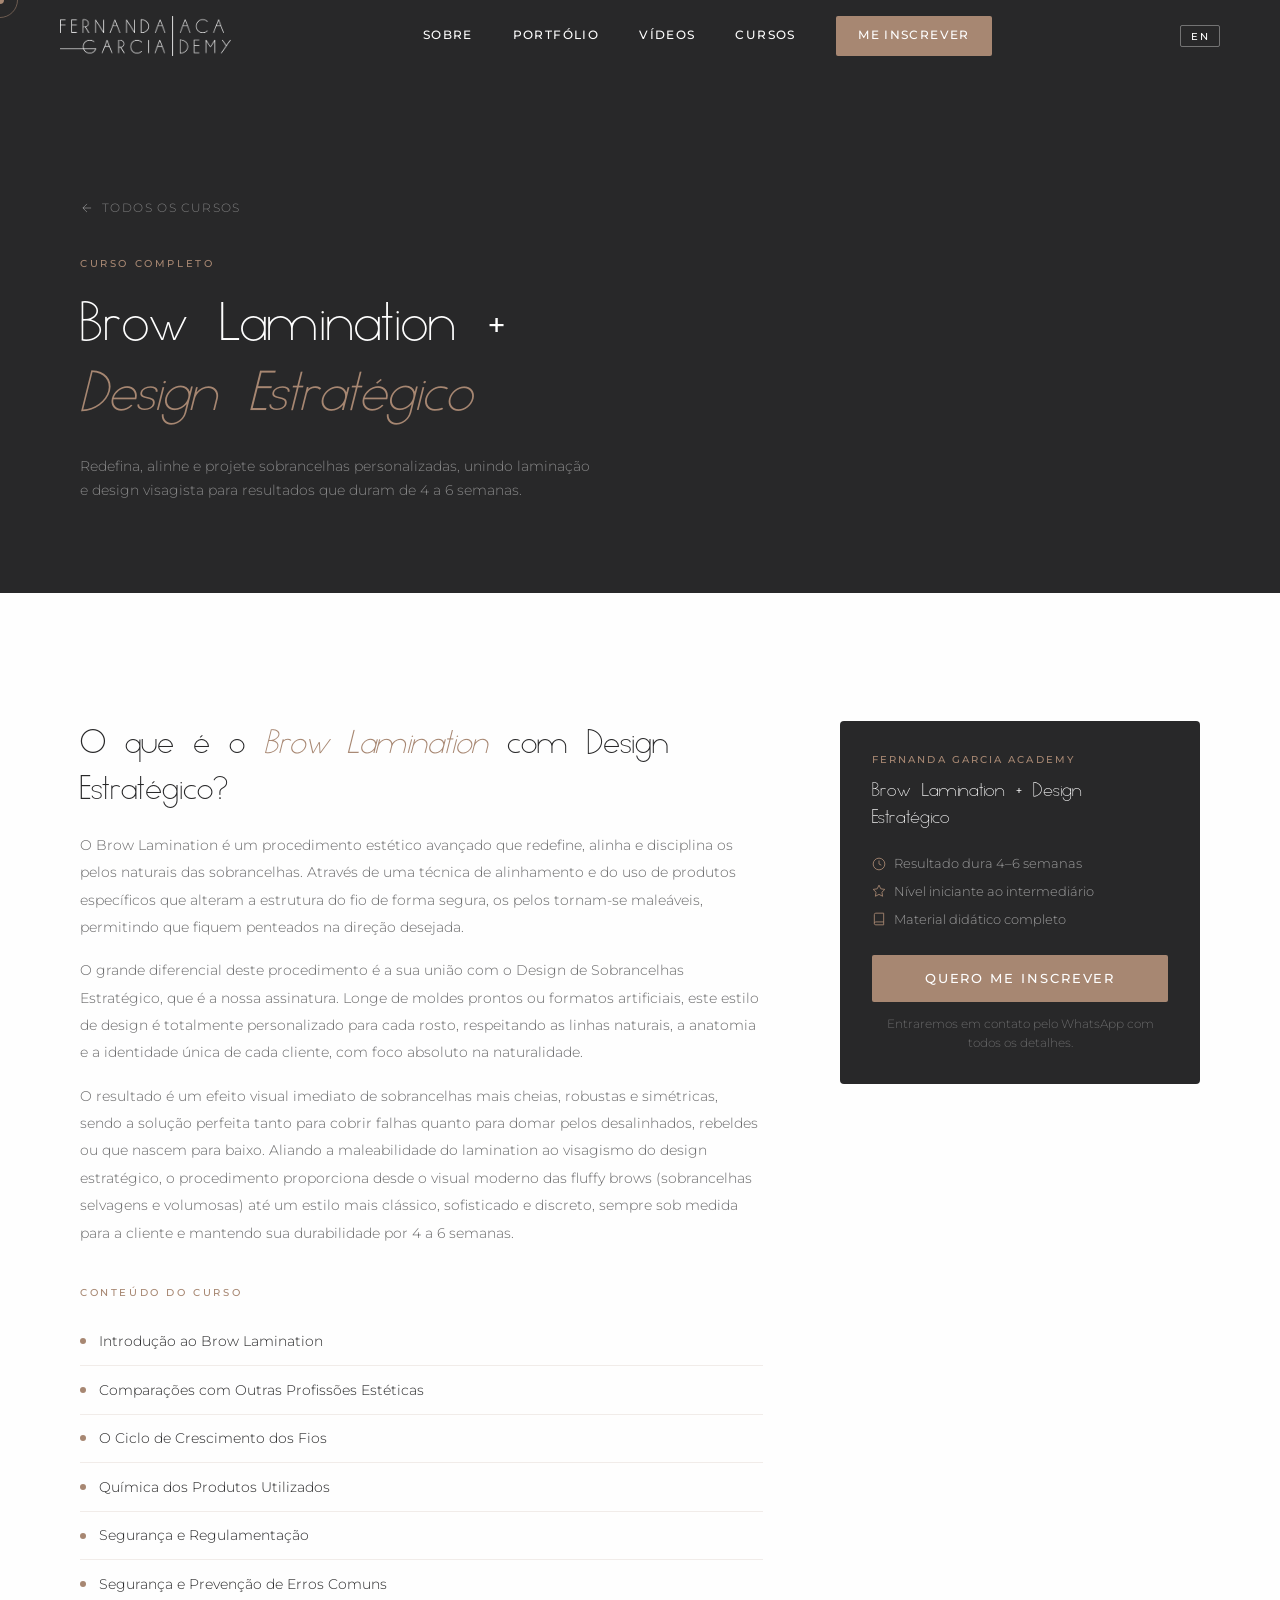
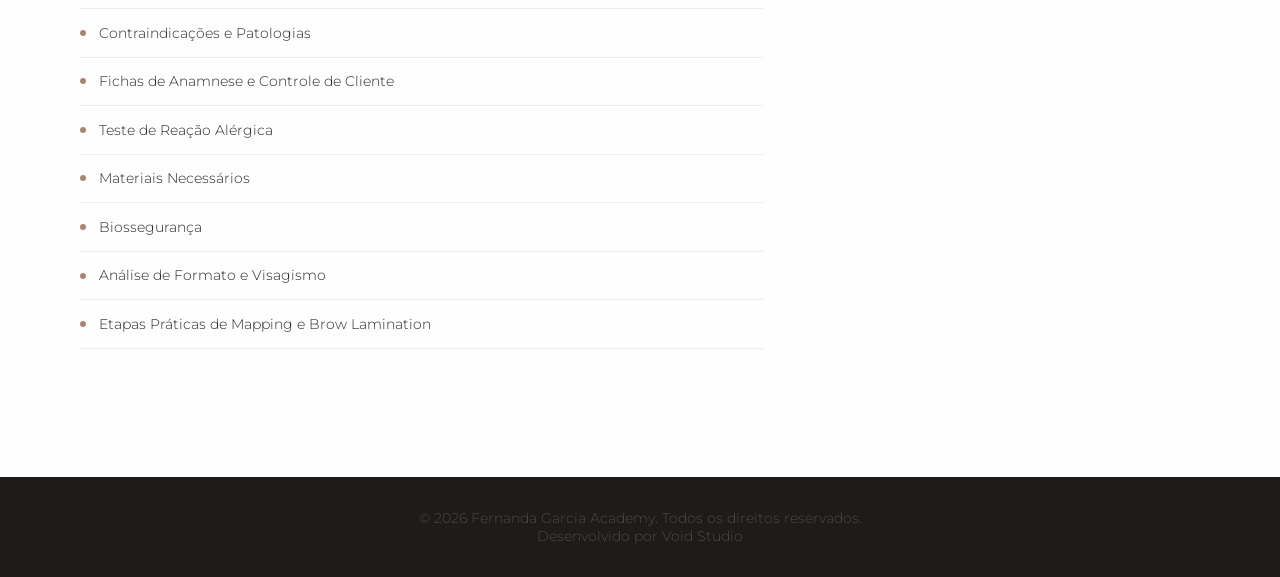
==== brow-lamination.html @ c18d0e4e "otimization and fix links" ====
<!DOCTYPE html>
<html lang="pt-BR">

<head>
  <meta charset="UTF-8" />
  <meta name="viewport" content="width=device-width, initial-scale=1.0" />
  <link rel="icon" href="logos/favicon-black/favicon.ico" media="(prefers-color-scheme: light)" />
  <link rel="icon" href="logos/favicon-white/favicon.ico" media="(prefers-color-scheme: dark)" />
  <link rel="apple-touch-icon" href="logos/favicon-black/apple-touch-icon.png" />
  <title>Curso de Brow Lamination + Design de Sobrancelhas | Fernanda Garcia Academy</title>
  <meta name="description" content="Domine Brow Lamination e Design Estratégico de Sobrancelhas com Fernanda Garcia. Aprenda mapeamento, laminação, fixação e nutrição passo a passo." />
  <link rel="canonical" href="https://fernandagarciaacademy.com/brow-lamination" />
  <meta property="og:type" content="website" />
  <meta property="og:url" content="https://fernandagarciaacademy.com/brow-lamination" />
  <meta property="og:title" content="Curso de Brow Lamination + Design de Sobrancelhas | Fernanda Garcia Academy" />
  <meta property="og:description" content="Domine Brow Lamination e Design Estratégico de Sobrancelhas com Fernanda Garcia. Mapeamento, laminação, fixação e nutrição passo a passo." />
  <meta property="og:image" content="https://fernandagarciaacademy.com/Capas/Brow.jpeg" />
  <meta name="twitter:card" content="summary_large_image" />
  <meta name="twitter:title" content="Curso de Brow Lamination + Design de Sobrancelhas | Fernanda Garcia Academy" />
  <meta name="twitter:description" content="Domine Brow Lamination e Design Estratégico de Sobrancelhas com metodologia exclusiva de Fernanda Garcia." />
  <meta name="twitter:image" content="https://fernandagarciaacademy.com/Capas/Brow.jpeg" />
  <script type="application/ld+json">
  {
    "@context": "https://schema.org",
    "@type": "Course",
    "name": "Brow Lamination + Design Estratégico",
    "description": "Curso completo de Brow Lamination e Design de Sobrancelhas: mapeamento dos pelos, protocolos de laminação, fixação e nutrição.",
    "provider": { "@type": "Organization", "name": "Fernanda Garcia Academy", "url": "https://fernandagarciaacademy.com/" },
    "url": "https://fernandagarciaacademy.com/brow-lamination",
    "inLanguage": "pt-BR"
  }
  </script>
  <link rel="preconnect" href="https://fonts.googleapis.com" />
  <link rel="preconnect" href="https://fonts.gstatic.com" crossorigin />
  <link rel="preload" href="https://fonts.googleapis.com/css2?family=Cormorant+Garamond:ital,wght@0,300;0,400;1,300;1,400&family=Montserrat:wght@300;400;500&display=swap" as="style" onload="this.onload=null;this.rel='stylesheet'" />
  <noscript>
    <link rel="stylesheet" href="https://fonts.googleapis.com/css2?family=Cormorant+Garamond:ital,wght@0,300;0,400;1,300;1,400&family=Montserrat:wght@300;400;500&display=swap" />
  </noscript>
  <link rel="stylesheet" href="style.css" />
  <link rel="stylesheet" href="curso-page.css" />
</head>

<body class="curso-page">
  <div class="cursor" id="cursor"></div>
  <div class="cursor-follower" id="cursorFollower"></div>

  <header class="navbar" id="navbar">
    <div class="navbar__inner">
      <a href="/" class="navbar__logo">
        <img class="nav-logo nav-logo--light" src="logos/marca-dagua-2.png" alt="Fernanda Garcia Academy" onerror="this.style.visibility='hidden'" />
        <img class="nav-logo nav-logo--dark" src="logos/marca-dagua-3.png" alt="Fernanda Garcia Academy" onerror="this.style.visibility='hidden'" />
      </a>
      <nav class="navbar__nav">
        <a href="/#sobre" data-i18n="nav.sobre">Sobre</a>
        <a href="/#portfolio" data-i18n="nav.portfolio">Portfólio</a>
        <a href="/#videos" data-i18n="nav.videos">Vídeos</a>
        <a href="/cursos" data-i18n="nav.cursos">Cursos</a>
        <a href="/#contato" class="nav-cta" data-i18n="nav.cta">Me inscrever</a>
      </nav>
      <button class="lang-switch" id="langSwitch" aria-label="Switch language">PT</button>
      <button class="navbar__burger" id="burger" aria-label="Menu">
        <span></span><span></span><span></span>
      </button>
    </div>
    <div class="navbar__mobile" id="mobileNav">
      <a href="/#sobre" class="mobile-link">Sobre</a>
      <a href="/#portfolio" class="mobile-link">Portfólio</a>
      <a href="/#videos" class="mobile-link">Vídeos</a>
      <a href="/cursos" class="mobile-link">Cursos</a>
      <a href="/#contato" class="mobile-link mobile-cta">Me inscrever</a>
    </div>
  </header>

  <main>
    <section class="curso-hero">
      <video class="curso-hero__video" src="videos/Pagina-Brow.mp4" autoplay muted loop playsinline></video>
      <div class="container">
        <div class="curso-hero__inner">
          <a href="/cursos" class="back-nav">
            <svg viewBox="0 0 24 24" fill="none" stroke="currentColor" stroke-width="1.5">
              <path d="M19 12H5M12 5l-7 7 7 7" />
            </svg>
            <span data-i18n="brow.back">Todos os cursos</span>
          </a>
          <span class="curso-hero__tag" data-i18n="brow.tag">Curso completo</span>
          <h1 data-i18n="brow.h1">Brow Lamination +<br /><em>Design Estratégico</em></h1>
          <p class="curso-hero__sub" data-i18n="brow.sub">Redefina, alinhe e projete sobrancelhas personalizadas, unindo laminação e design visagista para resultados que duram de 4 a 6 semanas.</p>
        </div>
      </div>
    </section>

    <section class="curso-body">
      <div class="container">
        <div class="curso-body__grid">

          <div class="curso-desc reveal">
            <h2 data-i18n="brow.h2">O que é o <em>Brow Lamination</em> com Design Estratégico?</h2>
            <p data-i18n="brow.p1">O Brow Lamination é um procedimento estético avançado que redefine, alinha e disciplina os pelos naturais das sobrancelhas. Através de uma técnica de alinhamento e do uso de produtos específicos que alteram a estrutura do fio de forma segura, os pelos tornam-se maleáveis, permitindo que fiquem penteados na direção desejada.</p>
            <p data-i18n="brow.p2">O grande diferencial deste procedimento é a sua união com o Design de Sobrancelhas Estratégico, que é a nossa assinatura. Longe de moldes prontos ou formatos artificiais, este estilo de design é totalmente personalizado para cada rosto, respeitando as linhas naturais, a anatomia e a identidade única de cada cliente, com foco absoluto na naturalidade.</p>
            <p data-i18n="brow.p3">O resultado é um efeito visual imediato de sobrancelhas mais cheias, robustas e simétricas, sendo a solução perfeita tanto para cobrir falhas quanto para domar pelos desalinhados, rebeldes ou que nascem para baixo. Aliando a maleabilidade do lamination ao visagismo do design estratégico, o procedimento proporciona desde o visual moderno das fluffy brows (sobrancelhas selvagens e volumosas) até um estilo mais clássico, sofisticado e discreto, sempre sob medida para a cliente e mantendo sua durabilidade por 4 a 6 semanas.</p>

            <div class="curso-modulos">
              <h3 data-i18n="brow.modulos">Conteúdo do curso</h3>
              <ul>
                <li data-i18n="brow.m1">Introdução ao Brow Lamination</li>
                <li data-i18n="brow.m2">Comparações com Outras Profissões Estéticas</li>
                <li data-i18n="brow.m3">O Ciclo de Crescimento dos Fios</li>
                <li data-i18n="brow.m4">Química dos Produtos Utilizados</li>
                <li data-i18n="brow.m5">Segurança e Regulamentação</li>
                <li data-i18n="brow.m6">Segurança e Prevenção de Erros Comuns</li>
                <li data-i18n="brow.m7">Contraindicações e Patologias</li>
                <li data-i18n="brow.m8">Fichas de Anamnese e Controle de Cliente</li>
                <li data-i18n="brow.m9">Teste de Reação Alérgica</li>
                <li data-i18n="brow.m10">Materiais Necessários</li>
                <li data-i18n="brow.m11">Biossegurança</li>
                <li data-i18n="brow.m12">Análise de Formato e Visagismo</li>
                <li data-i18n="brow.m13">Etapas Práticas de Mapping e Brow Lamination</li>
              </ul>
            </div>
          </div>

          <aside class="curso-sidebar reveal">
            <span class="curso-sidebar__label" data-i18n="brow.sidebar.label">Fernanda Garcia Academy</span>
            <h3 data-i18n="brow.sidebar.h3">Brow Lamination + Design Estratégico</h3>
            <div class="curso-sidebar__info">
              <span>
                <svg viewBox="0 0 24 24" fill="none" stroke="currentColor" stroke-width="1.5">
                  <circle cx="12" cy="12" r="10" />
                  <path d="M12 6v6l4 2" />
                </svg>
                <span data-i18n="brow.sidebar.dur">Resultado dura 4–6 semanas</span>
              </span>
              <span>
                <svg viewBox="0 0 24 24" fill="none" stroke="currentColor" stroke-width="1.5">
                  <path d="M12 2l3.09 6.26L22 9.27l-5 4.87 1.18 6.88L12 17.77l-6.18 3.25L7 14.14 2 9.27l6.91-1.01L12 2z" />
                </svg>
                <span data-i18n="brow.sidebar.level">Nível iniciante ao intermediário</span>
              </span>
              <span>
                <svg viewBox="0 0 24 24" fill="none" stroke="currentColor" stroke-width="1.5">
                  <path d="M4 19.5A2.5 2.5 0 016.5 17H20" />
                  <path d="M6.5 2H20v20H6.5A2.5 2.5 0 014 19.5v-15A2.5 2.5 0 016.5 2z" />
                </svg>
                <span data-i18n="brow.sidebar.mat">Material didático completo</span>
              </span>
            </div>
            <a href="/#contato" class="btn btn--primary" data-i18n="brow.sidebar.cta">Quero me inscrever</a>
            <p class="curso-sidebar__note" data-i18n="brow.sidebar.note">Entraremos em contato pelo WhatsApp com todos os detalhes.</p>
          </aside>

        </div>
      </div>
    </section>
  </main>

  <footer class="footer">
    <div class="container">
      <div class="footer__bottom">
        <p>&copy; <span id="year"></span> Fernanda Garcia Academy. Todos os direitos reservados.</p>
        <p>Desenvolvido por <a href="https://void-studio-vs.vercel.app/" target="_blank" rel="noopener">Void Studio</a></p>
      </div>
    </div>
  </footer>

  <script src="main.js" defer></script>
</body>

</html>
---- style.css ----
/* ═══════════════════════════════════════
   FONTE LOCAL — Minimal
═══════════════════════════════════════ */
@font-face {
  font-family: "Minimal";
  src: url("fonts/minimal.otf") format("opentype");
  font-weight: 300 700;
  font-style: normal;
  font-display: swap;
}

/* ═══════════════════════════════════════
   TOKENS & RESET
═══════════════════════════════════════ */
:root {
  --color-accent: #a78772;
  --color-accent-dark: #8a6d5b;
  --color-light: #fefefe;
  --color-dark: #282829;

  --font-display: "Minimal", "Cormorant Garamond", Georgia, serif;
  --font-body: "Montserrat", sans-serif;

  --nav-h: 72px;
  --section-pad: clamp(80px, 10vw, 140px);
  --container: 1240px;
  --radius: 2px;

  --ease-out: cubic-bezier(0.22, 1, 0.36, 1);
}

*,
*::before,
*::after {
  box-sizing: border-box;
  margin: 0;
  padding: 0;
}
html {
  scroll-behavior: smooth;
  font-size: 16px;
}
body {
  font-family: var(--font-body);
  font-weight: 300;
  color: var(--color-dark);
  background: var(--color-light);
  overflow-x: hidden;
  cursor: none;
}
img,
video {
  display: block;
  max-width: 100%;
}
a {
  text-decoration: none;
  color: inherit;
}
button {
  cursor: none;
  border: none;
  background: none;
  font-family: inherit;
}

/* ═══════════════════════════════════════
   CURSOR
═══════════════════════════════════════ */
.cursor {
  position: fixed;
  width: 8px;
  height: 8px;
  background: var(--color-accent);
  border-radius: 50%;
  pointer-events: none;
  z-index: 9999;
  transform: translate(-50%, -50%);
}
.cursor-follower {
  position: fixed;
  width: 36px;
  height: 36px;
  border: 1px solid var(--color-accent);
  border-radius: 50%;
  pointer-events: none;
  z-index: 9998;
  transform: translate(-50%, -50%);
  transition:
    transform 0.35s var(--ease-out),
    width 0.3s,
    height 0.3s,
    opacity 0.3s;
  opacity: 0.55;
}

/* ═══════════════════════════════════════
   TYPOGRAPHY
═══════════════════════════════════════ */
h1,
h2,
h3 {
  font-family: var(--font-display);
  font-weight: 300;
  line-height: 1.1;
}
.section-label {
  display: block;
  font-family: var(--font-body);
  font-weight: 500;
  font-size: 0.7rem;
  letter-spacing: 0.25em;
  text-transform: uppercase;
  color: var(--color-accent);
  margin-bottom: 1rem;
}
.section-title {
  font-size: clamp(2.4rem, 5vw, 4rem);
  margin-bottom: 1.5rem;
  color: var(--color-dark);
}
.section-title em {
  font-style: italic;
  color: var(--color-accent);
}
.section-header {
  text-align: center;
  margin-bottom: clamp(48px, 6vw, 80px);
}

/* ═══════════════════════════════════════
   LAYOUT
═══════════════════════════════════════ */
.container {
  width: min(100%, var(--container));
  margin-inline: auto;
  padding-inline: clamp(20px, 5vw, 60px);
}
section {
  padding-block: var(--section-pad);
}

/* ═══════════════════════════════════════
   BUTTONS
═══════════════════════════════════════ */
.btn {
  display: inline-flex;
  align-items: center;
  gap: 0.6rem;
  font-family: var(--font-body);
  font-weight: 500;
  font-size: 0.8rem;
  letter-spacing: 0.15em;
  text-transform: uppercase;
  padding: 1rem 2.2rem;
  border-radius: var(--radius);
  transition: all 0.35s var(--ease-out);
  position: relative;
  overflow: hidden;
}
.btn--primary {
  background: var(--color-accent);
  color: var(--color-light);
}
.btn--primary:hover {
  background: var(--color-accent-dark);
  transform: translateY(-2px);
}
.btn--outline {
  border: 1px solid var(--color-accent);
  color: var(--color-accent);
}
.btn--outline:hover {
  background: var(--color-accent);
  color: var(--color-light);
  transform: translateY(-2px);
}
.btn--full {
  width: 100%;
  justify-content: center;
}
.btn__icon {
  width: 18px;
  height: 18px;
  flex-shrink: 0;
}

/* ═══════════════════════════════════════
   NAVBAR
═══════════════════════════════════════ */
.navbar {
  position: fixed;
  top: 0;
  left: 0;
  right: 0;
  z-index: 1000;
  transition:
    background 0.4s var(--ease-out),
    box-shadow 0.4s;
}
.navbar.scrolled {
  background: rgba(254, 254, 254, 0.96);
  backdrop-filter: blur(12px);
  box-shadow: 0 1px 0 rgba(167, 135, 114, 0.15);
}
.navbar__inner {
  display: flex;
  align-items: center;
  justify-content: space-between;
  height: var(--nav-h);
  padding-inline: clamp(20px, 5vw, 60px);
}

/* Esconde ícone de imagem quebrada enquanto arquivo não existe */
img:-moz-broken {
  opacity: 0;
}
img[src]:not([src=""]) {
  color: transparent;
}
img {
  font-size: 0;
}

/* Logo navbar — dois logos empilhados com cross-fade */
.navbar__logo {
  display: flex;
  align-items: center;
  position: relative;
}

.nav-logo {
  height: 40px;
  width: auto;
  object-fit: contain;
  position: absolute;
  top: 50%;
  transform: translateY(-50%);
  transition: opacity 0.4s ease;
}
/* logo clara ocupa espaço; logo escura é absoluta sobre ela */
.nav-logo--light {
  position: relative;
  transform: none;
  top: auto;
  opacity: 1;
}
.nav-logo--dark {
  opacity: 0;
}

/* ao scrollar: some com a clara, aparece a escura */
.navbar.scrolled .nav-logo--light {
  opacity: 0;
}
.navbar.scrolled .nav-logo--dark {
  opacity: 1;
}

/* Nav links */
.navbar__nav {
  display: flex;
  align-items: center;
  gap: 2.5rem;
}

.navbar__nav a {
  display: flex;
  align-items: center;
  height: 40px;
  font-size: 0.72rem;
  font-weight: 500;
  letter-spacing: 0.12em;
  text-transform: uppercase;
  color: var(--color-light); /* branco quando transparente */
  position: relative;
  padding-bottom: 2px;
  transition: color 0.3s;
}
.navbar__nav a::after {
  content: "";
  position: absolute;
  bottom: -2px;
  left: 0;
  width: 0;
  height: 1px;
  background: var(--color-accent);
  transition: width 0.3s var(--ease-out);
}
.navbar__nav a:hover {
  color: var(--color-accent);
}
.navbar__nav a:hover::after {
  width: 100%;
}

.navbar__nav a:not(.nav-cta) {
  padding-bottom: 2px;
}

/* Quando navbar tem fundo sólido, links viram escuro */
.navbar.scrolled .navbar__nav a {
  color: var(--color-dark);
}
.navbar.scrolled .navbar__nav a:hover {
  color: var(--color-accent);
}

.nav-cta {
  background: var(--color-accent) !important;
  color: var(--color-light) !important;
  padding: 0.1rem 1.4rem;
  display: inline-flex !important;
  align-items: center;
  justify-content: center;
  line-height: 1;
  font-size: 0.72rem;
  letter-spacing: 0.12em;
  border-radius: var(--radius);
  transition:
    background 0.3s,
    transform 0.3s !important;
}
.nav-cta::after {
  display: none;
}
.nav-cta:hover {
  background: var(--color-accent-dark) !important;
  transform: translateY(-1px);
}

/* (logo agora é imagem — regras de cor de texto removidas) */

/* Language Switch */
.lang-switch {
  font-family: var(--font-body);
  font-size: 0.6rem;
  font-weight: 500;
  letter-spacing: 0.18em;
  text-transform: uppercase;
  color: var(--color-light);
  background: transparent;
  border: 1px solid rgba(254, 254, 254, 0.35);
  border-radius: 2px;
  padding: 0.28rem 0.6rem;
  cursor: pointer;
  transition:
    color 0.3s,
    border-color 0.3s;
  flex-shrink: 0;
}
.navbar.scrolled .lang-switch {
  color: var(--color-dark);
  border-color: rgba(40, 40, 41, 0.3);
}
.lang-switch:hover {
  color: var(--color-accent);
  border-color: var(--color-accent);
}

/* Burger */
.navbar__burger {
  display: none;
  flex-direction: column;
  gap: 5px;
  width: 26px;
}
.navbar__burger span {
  display: block;
  height: 1px;
  background: var(--color-light); /* branco no topo */
  transition: background 0.4s;
  transition: all 0.35s var(--ease-out);
  transform-origin: left;
}
.navbar.scrolled .navbar__burger span {
  background: var(--color-dark);
}
.navbar__burger.open span:nth-child(1) {
  transform: rotate(45deg) translateY(-0.5px);
}
.navbar__burger.open span:nth-child(2) {
  opacity: 0;
  transform: scaleX(0);
}
.navbar__burger.open span:nth-child(3) {
  transform: rotate(-45deg) translateY(0.5px);
}

/* Mobile nav */
.navbar__mobile {
  display: none;
  flex-direction: column;
  background: rgba(254, 254, 254, 0.98);
  backdrop-filter: blur(16px);
  max-height: 0;
  overflow: hidden;
  transition:
    max-height 0.5s var(--ease-out),
    padding 0.4s;
}
.navbar__mobile.open {
  max-height: 360px;
  padding-block: 1rem 1.5rem;
}
.mobile-link {
  display: block;
  padding: 0.9rem clamp(20px, 5vw, 60px);
  font-size: 0.78rem;
  font-weight: 500;
  letter-spacing: 0.12em;
  text-transform: uppercase;
  border-bottom: 1px solid rgba(167, 135, 114, 0.1);
  transition:
    color 0.2s,
    padding-left 0.2s;
}
.mobile-link:hover {
  color: var(--color-accent);
  padding-left: calc(clamp(20px, 5vw, 60px) + 8px);
}
.mobile-cta {
  color: var(--color-accent);
  border-bottom: none;
  margin-top: 0.5rem;
}

/* ═══════════════════════════════════════
   HERO — fundo sólido escuro, sem grelha
═══════════════════════════════════════ */
.hero {
  position: relative;
  min-height: 100svh;
  display: flex;
  align-items: center;
  justify-content: center;
  overflow: hidden;
  padding-block: 0;
}

.hero__bg {
  position: absolute;
  inset: 0;
  /* gradiente suave de tons do dark para ligeiramente mais escuro — sem grelha */
  background: linear-gradient(
    160deg,
    #1e1b1a 0%,
    var(--color-dark) 55%,
    #1a1615 100%
  );
}

.hero__bg-overlay {
  position: absolute;
  inset: 0;
  background: radial-gradient(
    ellipse at 65% 45%,
    rgba(167, 135, 114, 0.14) 0%,
    transparent 60%
  );
}

.hero__content {
  position: relative;
  z-index: 2;
  text-align: center;
  color: var(--color-light);
  max-width: 760px;
  padding-inline: clamp(20px, 6vw, 60px);
  padding-top: var(--nav-h);
  padding-bottom: 120px; /* impede sobreposição com scroll-hint */
}

.hero__eyebrow {
  font-family: var(--font-body);
  font-size: 0.7rem;
  font-weight: 500;
  letter-spacing: 0.3em;
  text-transform: uppercase;
  color: var(--color-accent);
  margin-bottom: 1.2rem;
  animation: heroFadeUp 0.9s var(--ease-out) 0.3s both;
}
.hero__title {
  margin-bottom: 1.8rem;
  animation: heroFadeUp 1s var(--ease-out) 0.55s both;
  line-height: 1;
}
.hero__logo {
  max-width: clamp(260px, 55vw, 520px);
  width: 100%;
  height: auto;
  object-fit: contain;
  display: block;
  margin-inline: auto;
  /* filtro para garantir visibilidade no fundo escuro */
  filter: brightness(0) invert(1);
}
.hero__tagline {
  font-size: clamp(1rem, 2.2vw, 1.25rem);
  font-weight: 300;
  line-height: 1.6;
  color: rgba(254, 254, 254, 0.65);
  margin-bottom: 2.8rem;
  max-width: 520px;
  margin-inline: auto;
  animation: heroFadeUp 0.9s var(--ease-out) 0.8s both;
}
.hero__content .btn {
  animation: heroFadeUp 0.8s var(--ease-out) 1s both;
}

@keyframes heroFadeUp {
  from {
    opacity: 0;
    transform: translateY(28px);
  }
  to {
    opacity: 1;
    transform: translateY(0);
  }
}

/* Scroll hint */
.hero__scroll-hint {
  position: absolute;
  bottom: 2.5rem;
  left: 50%;
  transform: translateX(-50%);
  display: flex;
  flex-direction: column;
  align-items: center;
  gap: 0.8rem;
  z-index: 2;
  color: rgba(254, 254, 254, 0.35);
  font-size: 0.65rem;
  letter-spacing: 0.2em;
  text-transform: uppercase;
}
.hero__scroll-line {
  width: 1px;
  height: 48px;
  background: linear-gradient(to bottom, rgba(167, 135, 114, 0.6), transparent);
  animation: scrollPulse 2s ease-in-out infinite;
}
@keyframes scrollPulse {
  0%,
  100% {
    opacity: 0.4;
  }
  50% {
    opacity: 1;
  }
}

/* ═══════════════════════════════════════
   SOBRE
═══════════════════════════════════════ */
.sobre {
  background: var(--color-light);
}
.sobre__grid {
  display: grid;
  grid-template-columns: 1fr 1fr;
  gap: clamp(48px, 6vw, 96px);
  align-items: center;
}

.sobre__photo-wrap {
  position: relative;
}
.sobre__photo-placeholder {
  position: relative;
  aspect-ratio: 3/4;
  border-radius: var(--radius);
  overflow: hidden;
  background: #e8e0d8;
}
.sobre__photo {
  width: 100%;
  height: 100%;
  object-fit: cover;
  display: none;
}
.sobre__photo.loaded {
  display: block;
}
.sobre__photo.loaded + .sobre__photo-fallback {
  display: none;
}
.sobre__photo-fallback {
  position: absolute;
  inset: 0;
  display: flex;
  align-items: center;
  justify-content: center;
  background: linear-gradient(145deg, #e8e0d8, #d4c5b8);
}
.sobre__photo-fallback span {
  font-family: var(--font-display);
  font-size: 5rem;
  font-weight: 300;
  color: rgba(167, 135, 114, 0.35);
  letter-spacing: 0.1em;
}
.sobre__accent-block {
  position: absolute;
  bottom: -20px;
  right: -20px;
  width: 55%;
  height: 55%;
  background: #f0ebe5;
  z-index: -1;
}

.sobre__text p {
  font-size: 1rem;
  line-height: 1.85;
  color: #6b6b6c;
  margin-bottom: 1.2rem;
}
.sobre__text strong {
  color: var(--color-dark);
  font-weight: 500;
}
.sobre__stats {
  display: flex;
  gap: 2.5rem;
  margin-block: 2.4rem;
  padding-top: 2rem;
  border-top: 1px solid rgba(167, 135, 114, 0.2);
}
.stat {
  display: flex;
  flex-direction: column;
  gap: 0.25rem;
}
.stat__num {
  font-family: var(--font-display);
  font-size: 2.4rem;
  font-weight: 300;
  color: var(--color-accent);
  line-height: 1;
}
.stat__label {
  font-size: 0.7rem;
  letter-spacing: 0.08em;
  color: #6b6b6c;
  text-transform: uppercase;
}

/* ═══════════════════════════════════════
   PORTFÓLIO — mosaico intercalado
═══════════════════════════════════════ */
.portfolio {
  background: var(--color-dark);
  padding-bottom: 0;
}
.portfolio .section-title {
  color: var(--color-light);
}

.mosaic {
  margin-top: clamp(40px, 5vw, 60px);
  display: grid;
  grid-template-columns: repeat(12, 1fr);
  grid-auto-rows: 240px;
  gap: 0;
}

/* ── célula genérica ── */
.mosaic__item {
  position: relative;
  overflow: hidden;
}

/* ── foto ── */
.mosaic__item--photo img {
  width: 100%;
  height: 100%;
  object-fit: cover;
  object-position: center;
  display: block;
  transition: transform 0.7s var(--ease-out);
}
.mosaic__item--photo .mosaic__overlay {
  position: absolute;
  inset: 0;
  background: var(--color-accent);
  opacity: 0;
  mix-blend-mode: multiply;
  transition: opacity 0.4s;
}
.mosaic__item--photo:hover img {
  transform: scale(1.06);
}
.mosaic__item--photo:hover .mosaic__overlay {
  opacity: 0.3;
}

/* ── card de cor sólida + pattern ── */
.mosaic__item--card {
  background: var(--color-accent);
  display: flex;
  align-items: center;
  justify-content: center;
  overflow: hidden;
}
.mosaic__item--card.card--dark {
  background: var(--color-dark);
}
.mosaic__item--card .card__pattern {
  position: absolute;
  inset: 0;
  opacity: 0.18;
  background-size: contain;
  background-repeat: repeat;
  background-position: center;
}
/* Pattern SVG inline quando não há arquivo */
.mosaic__item--card .card__pattern--svg {
  background-image: url("data:image/svg+xml,%3Csvg width='60' height='60' viewBox='0 0 60 60' xmlns='http://www.w3.org/2000/svg'%3E%3Cg fill='none' stroke='%23FEFEFE' stroke-width='0.8'%3E%3Ccircle cx='30' cy='30' r='20'/%3E%3Ccircle cx='30' cy='30' r='12'/%3E%3Ccircle cx='30' cy='30' r='4'/%3E%3Cline x1='10' y1='30' x2='50' y2='30'/%3E%3Cline x1='30' y1='10' x2='30' y2='50'/%3E%3C/g%3E%3C/svg%3E");
  opacity: 0.12;
}
.mosaic__item--card .card__pattern--dots {
  background-image: url("data:image/svg+xml,%3Csvg width='24' height='24' viewBox='0 0 24 24' xmlns='http://www.w3.org/2000/svg'%3E%3Ccircle cx='2' cy='2' r='1.2' fill='%23FEFEFE'/%3E%3Ccircle cx='14' cy='2' r='1.2' fill='%23FEFEFE'/%3E%3Ccircle cx='2' cy='14' r='1.2' fill='%23FEFEFE'/%3E%3Ccircle cx='14' cy='14' r='1.2' fill='%23FEFEFE'/%3E%3C/svg%3E");
  background-size: 24px 24px;
  opacity: 0.18;
}
.mosaic__item--card .card__pattern--lines {
  background-image: url("data:image/svg+xml,%3Csvg width='40' height='40' viewBox='0 0 40 40' xmlns='http://www.w3.org/2000/svg'%3E%3Cg stroke='%23FEFEFE' stroke-width='0.7' fill='none'%3E%3Cline x1='0' y1='40' x2='40' y2='0'/%3E%3Cline x1='-20' y1='40' x2='20' y2='0'/%3E%3Cline x1='20' y1='40' x2='60' y2='0'/%3E%3C/g%3E%3C/svg%3E");
  background-size: 40px 40px;
  opacity: 0.14;
}
.mosaic__item--card .card__logo {
  position: relative;
  z-index: 1;
  max-width: 55%;
  max-height: 55%;
  object-fit: contain;
  filter: brightness(0) invert(1);
  opacity: 0.85;
}
.mosaic__item--card .card__text {
  position: relative;
  z-index: 1;
  text-align: center;
  color: var(--color-light);
  padding: 1.5rem;
}
.mosaic__item--card .card__text strong {
  display: block;
  font-family: var(--font-display);
  font-size: clamp(1.4rem, 2.5vw, 2rem);
  font-weight: 300;
  font-style: italic;
  line-height: 1.2;
  margin-bottom: 0.5rem;
}
.mosaic__item--card .card__text span {
  font-size: 0.68rem;
  letter-spacing: 0.2em;
  text-transform: uppercase;
  opacity: 0.65;
}

/* 7.º item: card extra visível só no mobile — escondido no desktop */
.mosaic__item:nth-child(7) {
  display: none;
}

/* ── layout padrão do mosaico (sem imagens) ── */
.mosaic__item:nth-child(6n + 1) {
  grid-column: span 5;
  grid-row: span 2;
}
.mosaic__item:nth-child(6n + 2) {
  grid-column: span 3;
}
.mosaic__item:nth-child(6n + 3) {
  grid-column: span 4;
}
.mosaic__item:nth-child(6n + 4) {
  grid-column: span 4;
}
.mosaic__item:nth-child(6n + 5) {
  grid-column: span 3;
  grid-row: span 2;
}
.mosaic__item:nth-child(6n + 6) {
  grid-column: span 9;
}

/* placeholder (sem fotos reais) */
.mosaic__fallback {
  grid-column: 1 / -1;
  display: grid;
  grid-template-columns: repeat(12, 1fr);
  grid-template-rows: repeat(2, 240px);
  gap: 6px;
}
.mosaic-ph {
  position: relative;
  overflow: hidden;
}
.mosaic-ph--a {
  grid-column: 1/6;
  grid-row: 1/3;
  background: var(--color-accent);
}
.mosaic-ph--b {
  grid-column: 6/9;
  grid-row: 1/2;
  background: var(--color-dark);
}
.mosaic-ph--c {
  grid-column: 9/13;
  grid-row: 1/2;
  background: var(--color-accent);
}
.mosaic-ph--d {
  grid-column: 6/10;
  grid-row: 2/3;
  background: var(--color-accent);
}
.mosaic-ph--e {
  grid-column: 10/13;
  grid-row: 2/3;
  background: var(--color-dark);
}

/* pattern overlay em todos os placeholder cards */
.mosaic-ph::after {
  content: "";
  position: absolute;
  inset: 0;
  background-image: url("data:image/svg+xml,%3Csvg width='40' height='40' viewBox='0 0 40 40' xmlns='http://www.w3.org/2000/svg'%3E%3Cg stroke='%23FEFEFE' stroke-width='0.7' fill='none'%3E%3Cline x1='0' y1='40' x2='40' y2='0'/%3E%3Cline x1='-20' y1='40' x2='20' y2='0'/%3E%3Cline x1='20' y1='40' x2='60' y2='0'/%3E%3C/g%3E%3C/svg%3E");
  background-size: 40px 40px;
  opacity: 0.1;
}
.mosaic-ph--b::after,
.mosaic-ph--e::after {
  background-image: url("data:image/svg+xml,%3Csvg width='24' height='24' viewBox='0 0 24 24' xmlns='http://www.w3.org/2000/svg'%3E%3Ccircle cx='2' cy='2' r='1.2' fill='%23FEFEFE'/%3E%3Ccircle cx='14' cy='2' r='1.2' fill='%23FEFEFE'/%3E%3Ccircle cx='2' cy='14' r='1.2' fill='%23FEFEFE'/%3E%3Ccircle cx='14' cy='14' r='1.2' fill='%23FEFEFE'/%3E%3C/svg%3E");
  background-size: 24px 24px;
  opacity: 0.15;
}

/* ═══════════════════════════════════════
   VÍDEOS
═══════════════════════════════════════ */
.videos-section {
  background: #f0ebe5;
  overflow: hidden;
  padding-bottom: 2.2rem;
}

.carousel-wrap {
  position: relative;
  display: flex;
  align-items: center;
  gap: 0.25rem;
  margin-top: clamp(32px, 4vw, 56px);
}
.carousel {
  flex: 1;
  overflow: hidden;
  display: flex;
  align-items: center;
  min-height: 600px;
  padding: 0 0 5rem 0;
}
.carousel__track {
  display: flex;
  align-items: center;
  gap: 24px;
  flex-shrink: 0;
  will-change: transform;
}

.video-card {
  flex-shrink: 0;
  width: 260px;
  aspect-ratio: 9/16;
  border-radius: 8px;
  overflow: hidden;
  position: relative;
  transition:
    filter 0.5s var(--ease-out),
    opacity 0.5s,
    transform 0.5s;
  filter: blur(4px);
  opacity: 0.55;
  transform: scale(0.92);
}
.video-card.active {
  filter: blur(0);
  opacity: 1;
  transform: scale(1);
  box-shadow: 0 24px 60px rgba(40, 40, 41, 0.2);
}
.video-card video,
.video-card img {
  width: 100%;
  height: 100%;
  object-fit: cover;
}

.video-card--ph {
  background: linear-gradient(145deg, #d4c5b8, #bda898);
  filter: none;
  opacity: 1;
  transform: scale(1);
  display: flex;
  align-items: center;
  justify-content: center;
}
.video-ph-inner {
  display: flex;
  flex-direction: column;
  align-items: center;
  gap: 1rem;
  color: rgba(254, 254, 254, 0.7);
  text-align: center;
  padding: 2rem;
  font-size: 0.78rem;
  line-height: 1.6;
}
.video-ph-inner svg {
  width: 48px;
  height: 48px;
}
.video-ph-inner code {
  font-family: "Courier New", monospace;
  background: rgba(254, 254, 254, 0.15);
  padding: 2px 6px;
  border-radius: 3px;
}

.carousel-btn {
  flex-shrink: 0;
  width: 48px;
  height: 48px;
  border-radius: 50%;
  border: 1px solid rgba(167, 135, 114, 0.5) !important;
  display: flex;
  align-items: center;
  justify-content: center;
  color: var(--color-accent);
  transition:
    background 0.3s,
    color 0.3s,
    transform 0.3s;
}
.carousel-btn svg {
  width: 20px;
  height: 20px;
}
.carousel-btn:hover {
  background: var(--color-accent);
  color: var(--color-light);
  transform: scale(1.08);
}

/* ═══════════════════════════════════════
   FAQ
═══════════════════════════════════════ */
.faq {
  background: var(--color-light);
}
.faq .section-header {
  text-align: center;
  margin-bottom: 3rem;
}

.faq__list {
  max-width: 720px;
  margin-inline: auto;
  display: flex;
  flex-direction: column;
  gap: 0;
}
.faq__item {
  border-bottom: 1px solid rgba(167, 135, 114, 0.25);
}
.faq__question {
  width: 100%;
  display: flex;
  align-items: center;
  justify-content: space-between;
  gap: 1rem;
  padding: 0.3rem 0 1.5rem 0;
  text-align: left;
  font-family: var(--font-body);
  font-size: clamp(0.85rem, 1.5vw, 0.95rem);
  font-weight: 400;
  letter-spacing: 0.02em;
  color: var(--color-dark);
  cursor: pointer;
}
.faq__icon {
  flex-shrink: 0;
  width: 20px;
  height: 20px;
  color: var(--color-accent);
  transition: transform 0.35s var(--ease-out);
}
.faq__item.open .faq__icon {
  transform: rotate(45deg);
}
.faq__answer {
  max-height: 0;
  overflow: hidden;
  transition:
    max-height 0.4s var(--ease-out),
    padding 0.3s;
}
.faq__answer p {
  padding-bottom: 1.4rem;
  font-size: 0.9rem;
  line-height: 1.8;
  color: rgba(40, 40, 41, 0.7);
}

/* ═══════════════════════════════════════
   NAVBAR — DROPDOWN CURSOS
═══════════════════════════════════════ */
.nav-dropdown {
  position: relative;
}
.nav-dropdown > a {
  display: flex;
  align-items: center;
  gap: 0.3rem;
}
.nav-dropdown__arrow {
  width: 10px;
  height: 10px;
  transition: transform 0.3s;
}
.nav-dropdown:hover .nav-dropdown__arrow {
  transform: rotate(180deg);
}
.nav-dropdown__menu {
  position: absolute;
  top: calc(100% + 12px);
  left: 50%;
  transform: translateX(-50%) translateY(-6px);
  background: rgba(254, 254, 254, 0.98);
  backdrop-filter: blur(12px);
  border: 1px solid rgba(167, 135, 114, 0.15);
  border-radius: 4px;
  min-width: 200px;
  padding: 0.5rem 0;
  opacity: 0;
  pointer-events: none;
  transition:
    opacity 0.25s,
    transform 0.25s;
  box-shadow: 0 8px 32px rgba(40, 40, 41, 0.1);
}
/* ponte invisível que cobre o gap entre o link e o menu */
.nav-dropdown__menu::before {
  content: "";
  position: absolute;
  top: -12px;
  left: 0;
  right: 0;
  height: 12px;
}
.nav-dropdown:hover .nav-dropdown__menu {
  opacity: 1;
  pointer-events: all;
  transform: translateX(-50%) translateY(0);
}
.nav-dropdown__menu a {
  display: block;
  padding: 0.7rem 1.2rem;
  font-size: 0.72rem !important;
  letter-spacing: 0.1em;
  color: var(--color-dark) !important;
  text-transform: uppercase;
  transition:
    color 0.2s,
    background 0.2s;
}
.nav-dropdown__menu a:hover {
  color: var(--color-accent) !important;
  background: rgba(167, 135, 114, 0.06);
}
.nav-dropdown__menu a.unavailable {
  opacity: 0.4;
  pointer-events: none;
}
.nav-dropdown__menu a::after {
  display: none !important;
}

/* ═══════════════════════════════════════
   CONTATO
═══════════════════════════════════════ */
.contato {
  background: var(--color-dark);
}
.contato .section-label {
  color: var(--color-accent);
}
.contato .section-title {
  color: var(--color-light);
}
.contato__inner {
  display: grid;
  grid-template-columns: 1fr 1fr;
  gap: clamp(40px, 6vw, 96px);
  align-items: start;
}
.contato__text p {
  font-size: 1rem;
  line-height: 1.8;
  color: rgba(254, 254, 254, 0.55);
  margin-bottom: 2rem;
}
.contato__contact-info {
  display: flex;
  flex-direction: column;
  gap: 1rem;
}
.contact-link {
  display: flex;
  align-items: center;
  gap: 0.75rem;
  color: rgba(254, 254, 254, 0.45);
  font-size: 0.85rem;
  transition: color 0.3s;
}
.contact-link:hover {
  color: var(--color-accent);
}
.contact-link svg {
  width: 16px;
  height: 16px;
  flex-shrink: 0;
}

/* Form */
.contato__form {
  background: rgba(254, 254, 254, 0.04);
  border: 1px solid rgba(167, 135, 114, 0.2);
  border-radius: 4px;
  padding: 2.5rem;
  display: flex;
  flex-direction: column;
  gap: 1.4rem;
}
.form-group {
  display: flex;
  flex-direction: column;
  gap: 0.5rem;
}
.phone-row {
  display: flex;
  align-items: flex-end;
  gap: 0;
}
.ddi-select {
  background: transparent;
  border: none;
  border-bottom: 1px solid rgba(167, 135, 114, 0.3);
  color: var(--color-light);
  font-family: var(--font-body);
  font-size: 0.9rem;
  padding: 0.6rem 0.4rem 0.6rem 0;
  flex-shrink: 0;
  width: auto;
  cursor: pointer;
  outline: none;
  appearance: none;
  -webkit-appearance: none;
}
.ddi-select option {
  background: #282829;
  color: var(--color-light);
}
.ddi-select:focus {
  border-bottom-color: var(--color-accent);
}
.phone-row input {
  flex: 1;
}
.form-group label {
  font-size: 0.7rem;
  font-weight: 500;
  letter-spacing: 0.15em;
  text-transform: uppercase;
  color: rgba(254, 254, 254, 0.4);
}
.form-group input,
.form-group textarea {
  background: transparent;
  border: none;
  border-bottom: 1px solid rgba(167, 135, 114, 0.3);
  color: var(--color-light);
  font-family: var(--font-body);
  font-weight: 300;
  font-size: 1rem;
  padding: 0.7rem 0;
  outline: none;
  transition: border-color 0.3s;
  resize: vertical;
}
.form-group input::placeholder,
.form-group textarea::placeholder {
  color: rgba(254, 254, 254, 0.2);
}
.form-group input:focus,
.form-group textarea:focus {
  border-color: var(--color-accent);
}
.form-error {
  font-size: 0.72rem;
  color: #e07070;
  min-height: 1em;
}
.form-group.has-error input,
.form-group.has-error textarea {
  border-color: #e07070;
}

/* ═══════════════════════════════════════
   FOOTER
═══════════════════════════════════════ */
.footer {
  background: #1e1c1b;
  padding-block: 4rem 2rem;
  color: rgba(254, 254, 254, 0.45);
}
.footer__inner {
  display: grid;
  grid-template-columns: 1.5fr 1fr 1.2fr;
  gap: 3rem;
  padding-bottom: 3rem;
  border-bottom: 1px solid rgba(167, 135, 114, 0.1);
  margin-bottom: 2rem;
}
.footer__logo {
  display: inline-flex;
  margin-bottom: 1rem;
}
.footer__logo-img {
  height: 84px;
  width: auto;
  object-fit: contain;
}
.footer__brand p {
  font-size: 0.85rem;
  line-height: 1.6;
  max-width: 260px;
  margin-top: 1rem;
}
.footer__nav,
.footer__social {
  display: flex;
  flex-direction: column;
  gap: 0.75rem;
}
.footer__nav strong,
.footer__social strong {
  font-size: 0.7rem;
  font-weight: 500;
  letter-spacing: 0.2em;
  text-transform: uppercase;
  color: rgba(254, 254, 254, 0.22);
  margin-bottom: 0.5rem;
}
.footer__nav a,
.footer__social a {
  font-size: 0.85rem;
  transition: color 0.3s;
}
.footer__nav a:hover,
.footer__social a:hover {
  color: var(--color-accent);
}
.footer__social a {
  display: flex;
  align-items: center;
  gap: 0.6rem;
}
.footer__social svg {
  width: 16px;
  height: 16px;
  flex-shrink: 0;
}
.footer__bottom {
  text-align: center;
  font-size: 0.9rem;
  color: rgba(254, 254, 254, 0.2);
}

/* ═══════════════════════════════════════
   GSAP REVEAL
═══════════════════════════════════════ */
.gs-reveal {
  opacity: 0;
  transform: translateY(32px);
}

/* ═══════════════════════════════════════
   RESPONSIVE
═══════════════════════════════════════ */
@media (max-width: 1024px) {
  .sobre__grid {
    grid-template-columns: 1fr;
  }
  .sobre__photo-wrap {
    max-width: 440px;
    margin-inline: auto;
  }
  .sobre__accent-block {
    display: none;
  }
  .contato__inner {
    grid-template-columns: 1fr;
  }
  .footer__inner {
    grid-template-columns: 1fr 1fr;
  }

  .mosaic {
    grid-template-columns: repeat(6, 1fr);
    grid-auto-rows: 200px;
  }
  .mosaic__item:nth-child(6n + 1) {
    grid-column: span 6;
    grid-row: span 2;
  }
  .mosaic__item:nth-child(6n + 2) {
    grid-column: span 3;
  }
  .mosaic__item:nth-child(6n + 3) {
    grid-column: span 3;
  }
  .mosaic__item:nth-child(6n + 4) {
    grid-column: span 4;
  }
  .mosaic__item:nth-child(6n + 5) {
    grid-column: span 2;
  }
  .mosaic__item:nth-child(6n + 6) {
    grid-column: span 6;
  }
}

@media (max-width: 768px) {
  :root {
    --nav-h: 60px;
  }
  .navbar__nav {
    display: none;
  }
  .navbar__burger {
    display: flex;
  }
  .navbar__mobile {
    display: flex;
  }

  .hero__title {
    font-size: clamp(2.8rem, 13vw, 4.5rem);
  }

  .mosaic {
    grid-template-columns: repeat(4, 1fr);
    grid-auto-rows: 160px;
    grid-auto-flow: row dense;
    background-image: none;
  }
  .mosaic__item:nth-child(6n + 1) {
    grid-column: span 4;
    grid-row: span 2;
  }
  .mosaic__item:nth-child(6n + 2) {
    grid-column: span 2;
  }
  .mosaic__item:nth-child(6n + 3) {
    grid-column: span 2;
  }
  .mosaic__item:nth-child(6n + 4) {
    grid-column: span 2;
  }
  .mosaic__item:nth-child(6n + 5) {
    grid-column: span 2;
  }
  .mosaic__item:nth-child(6n + 6) {
    grid-column: span 4;
  }

  /* card extra que preenche o espaço vazio criado pelo span-2-rows do item 5 */
  .mosaic__item:nth-child(7) {
    display: flex;
    grid-column: span 2;
    grid-row: span 1;
  }

  .mosaic__fallback {
    grid-template-columns: repeat(4, 1fr);
    grid-template-rows: repeat(3, 160px);
  }
  .mosaic-ph--a {
    grid-column: 1/5;
    grid-row: 1/3;
  }
  .mosaic-ph--b {
    grid-column: 1/3;
    grid-row: 3/4;
  }
  .mosaic-ph--c {
    grid-column: 3/5;
    grid-row: 3/4;
  }
  .mosaic-ph--d {
    display: none;
  }
  .mosaic-ph--e {
    display: none;
  }

  .video-card {
    width: 200px;
  }
  .carousel {
    min-height: 400px;
  }
  .carousel-btn {
    width: 38px;
    height: 38px;
  }
  .carousel-wrap {
    gap: 0.7rem;
  }

  /* Garante que o track não vaza para fora em mobile */
  .carousel {
    overflow: hidden;
    position: relative;
  }
  .carousel__track {
    /* O translateX é calculado com getCardW() = 200px em mobile */
    /* Nenhuma regra aqui — width é gerenciado pelo JS */
  }

  /* Sidebar dos cursos: desabilita sticky em mobile para não ficar fixo no meio da tela */
  .curso-sidebar {
    position: relative !important;
    top: auto !important;
    margin-top: 2rem;
  }

  .footer__inner {
    grid-template-columns: 1fr;
    gap: 2rem;
  }
  .sobre__stats {
    flex-wrap: wrap;
    gap: 1.5rem;
  }

  body {
    cursor: auto;
  }
  .cursor,
  .cursor-follower {
    display: none;
  }
  .lang-switch {
    margin-left: 20rem;
  }
}

@media (max-width: 650px) {
  .lang-switch {
    margin-left: 10rem;
  }
}

/* ═══════════════════════════════════════
   Animações de entrada (IntersectionObserver)
═══════════════════════════════════════ */
.reveal {
  opacity: 0;
  transform: translateY(32px);
  transition: opacity 0.65s ease, transform 0.65s ease;
}
.reveal.visible {
  opacity: 1;
  transform: translateY(0);
}

.reveal-group .reveal:nth-child(1) { transition-delay: 0ms; }
.reveal-group .reveal:nth-child(2) { transition-delay: 120ms; }
.reveal-group .reveal:nth-child(3) { transition-delay: 240ms; }
.reveal-group .reveal:nth-child(4) { transition-delay: 360ms; }

.btn--primary,
a[href="#contato"],
a[href*="wa.me"] {
  transition: transform 0.2s ease, box-shadow 0.2s ease;
}
.btn--primary:hover,
a[href="#contato"]:hover,
a[href*="wa.me"]:hover {
  transform: translateY(-2px);
  box-shadow: 0 8px 24px rgba(0, 0, 0, 0.12);
}

.faq__answer {
  overflow: hidden;
  transition: max-height 0.4s ease, opacity 0.3s ease;
}

@media (max-width: 480px) {
  .contato__form {
    padding: 1.5rem;
  }
  .hero__scroll-hint {
    display: none;
  }

  .lang-switch {
    margin-left: 6rem;
  }
}

@media (max-width: 390px) {
  .lang-switch {
    margin-left: 4rem;
  }
}
---- curso-page.css ----
/* ── Páginas individuais de curso (lash-lifting, brow-lamination, lash-lifting-coreano) ── */
.curso-page {
  --page-accent: var(--color-accent);
}

.curso-hero {
  background: var(--color-dark);
  padding: clamp(130px, 18vw, 200px) 0 clamp(60px, 8vw, 90px);
  position: relative;
  overflow: hidden;
}
.curso-hero__video {
  position: absolute;
  inset: 0;
  width: 100%;
  height: 100%;
  object-fit: cover;
  opacity: 0.35;
  pointer-events: none;
}
.curso-hero__inner {
  max-width: 800px;
}
.curso-hero__tag {
  display: block;
  font-size: 0.65rem;
  font-weight: 500;
  letter-spacing: 0.25em;
  text-transform: uppercase;
  color: var(--color-accent);
  margin-top: 0.6rem;
  margin-bottom: 1.2rem;
}
.curso-hero h1 {
  font-family: var(--font-display);
  font-size: clamp(2.4rem, 5vw, 4rem);
  font-weight: 300;
  line-height: 1.1;
  color: var(--color-light);
  margin-bottom: 1.5rem;
}
.curso-hero h1 em {
  color: var(--color-accent);
}
.curso-hero__sub {
  font-size: 0.85rem;
  line-height: 1.8;
  color: rgba(254, 254, 254, 0.45);
  max-width: 520px;
}

.curso-body {
  background: var(--color-light);
}
.curso-body__grid {
  display: grid;
  grid-template-columns: 1fr 360px;
  gap: clamp(40px, 6vw, 80px);
  align-items: start;
}
@media (max-width: 860px) {
  .curso-body__grid {
    grid-template-columns: 1fr;
  }
  .curso-sidebar {
    order: -1;
  }
}

.curso-desc h2 {
  font-family: var(--font-display);
  font-size: clamp(1.6rem, 3vw, 2.4rem);
  font-weight: 300;
  line-height: 1.2;
  color: var(--color-dark);
  margin-bottom: 1.2rem;
}
.curso-desc h2 em {
  color: var(--color-accent);
}
.curso-desc p {
  font-size: 0.9rem;
  line-height: 1.9;
  color: rgba(40, 40, 41, 0.7);
  margin-bottom: 1rem;
}

.curso-modulos {
  margin-top: 2.5rem;
}
.curso-modulos h3 {
  font-family: var(--font-body);
  font-size: 0.65rem;
  font-weight: 500;
  letter-spacing: 0.25em;
  text-transform: uppercase;
  color: var(--color-accent);
  margin-bottom: 1.2rem;
}
.curso-modulos ul {
  list-style: none;
  display: flex;
  flex-direction: column;
  gap: 0;
}
.curso-modulos li {
  display: flex;
  align-items: flex-start;
  gap: 0.8rem;
  padding: 0.85rem 0;
  border-bottom: 1px solid rgba(167, 135, 114, 0.15);
  font-size: 0.85rem;
  line-height: 1.5;
  color: var(--color-dark);
}
.curso-modulos li::before {
  content: "";
  flex-shrink: 0;
  width: 6px;
  height: 6px;
  border-radius: 50%;
  background: var(--color-accent);
  margin-top: 0.45rem;
}

.curso-sidebar {
  position: sticky;
  top: calc(var(--nav-h) + 24px);
  background: var(--color-dark);
  border-radius: 4px;
  padding: 2rem;
  color: var(--color-light);
}
.curso-sidebar__label {
  font-size: 0.65rem;
  font-weight: 500;
  letter-spacing: 0.2em;
  text-transform: uppercase;
  color: var(--color-accent);
  display: block;
  margin-bottom: 0.8rem;
}
.curso-sidebar h3 {
  font-family: var(--font-display);
  font-size: 1.4rem;
  font-weight: 300;
  margin-bottom: 1.5rem;
  line-height: 1.2;
}
.curso-sidebar__info {
  display: flex;
  flex-direction: column;
  gap: 0.8rem;
  margin-bottom: 1.8rem;
  font-size: 0.8rem;
  color: rgba(254, 254, 254, 0.55);
}
.curso-sidebar__info span {
  display: flex;
  align-items: center;
  gap: 0.5rem;
}
.curso-sidebar__info svg {
  width: 14px;
  height: 14px;
  flex-shrink: 0;
  color: var(--color-accent);
}
.curso-sidebar .btn {
  width: 100%;
  justify-content: center;
  margin-bottom: 0.8rem;
}
.curso-sidebar__note {
  font-size: 0.72rem;
  color: rgba(254, 254, 254, 0.3);
  text-align: center;
  line-height: 1.6;
}

.back-nav {
  display: inline-flex;
  align-items: center;
  gap: 0.5rem;
  font-size: 0.72rem;
  letter-spacing: 0.12em;
  text-transform: uppercase;
  color: rgba(254, 254, 254, 0.4);
  transition: color 0.3s;
  margin-bottom: 2rem;
}
.back-nav:hover {
  color: var(--color-accent);
}
.back-nav svg {
  width: 14px;
  height: 14px;
}

@media (max-width: 860px) {
  .curso-sidebar {
    position: relative !important;
    top: auto !important;
    margin-top: 2rem;
    order: -1;
  }
}

/* ── Pilares (exclusivo lash-lifting-coreano) ── */
.pilares {
  margin: 2rem 0;
  display: flex;
  flex-direction: column;
  gap: 1.2rem;
}
.pilar {
  display: flex;
  align-items: flex-start;
  gap: 1rem;
  padding: 1.2rem 1.4rem;
  background: rgba(167, 135, 114, 0.06);
  border-left: 2px solid var(--color-accent);
  border-radius: 0 4px 4px 0;
}
.pilar__num {
  flex-shrink: 0;
  font-family: var(--font-display);
  font-size: 1.8rem;
  font-weight: 300;
  color: var(--color-accent);
  line-height: 1;
}
.pilar__text strong {
  display: block;
  font-size: 0.8rem;
  font-weight: 500;
  letter-spacing: 0.05em;
  text-transform: uppercase;
  color: var(--color-dark);
  margin-bottom: 0.3rem;
}
.pilar__text p {
  font-size: 0.82rem;
  line-height: 1.7;
  color: rgba(40, 40, 41, 0.65);
  margin: 0;
}

.aviso-nivel {
  display: flex;
  align-items: flex-start;
  gap: 0.8rem;
  padding: 1rem 1.2rem;
  background: rgba(167, 135, 114, 0.1);
  border-radius: 4px;
  margin: 1.5rem 0;
  font-size: 0.82rem;
  line-height: 1.6;
  color: rgba(40, 40, 41, 0.7);
}
.aviso-nivel svg {
  width: 18px;
  height: 18px;
  flex-shrink: 0;
  color: var(--color-accent);
  margin-top: 1px;
}

.footer__bottom {
  text-align: center;
  margin: -2rem 0 0 0;
  font-size: 0.9rem;
  color: rgba(254, 254, 254, 0.2);
}
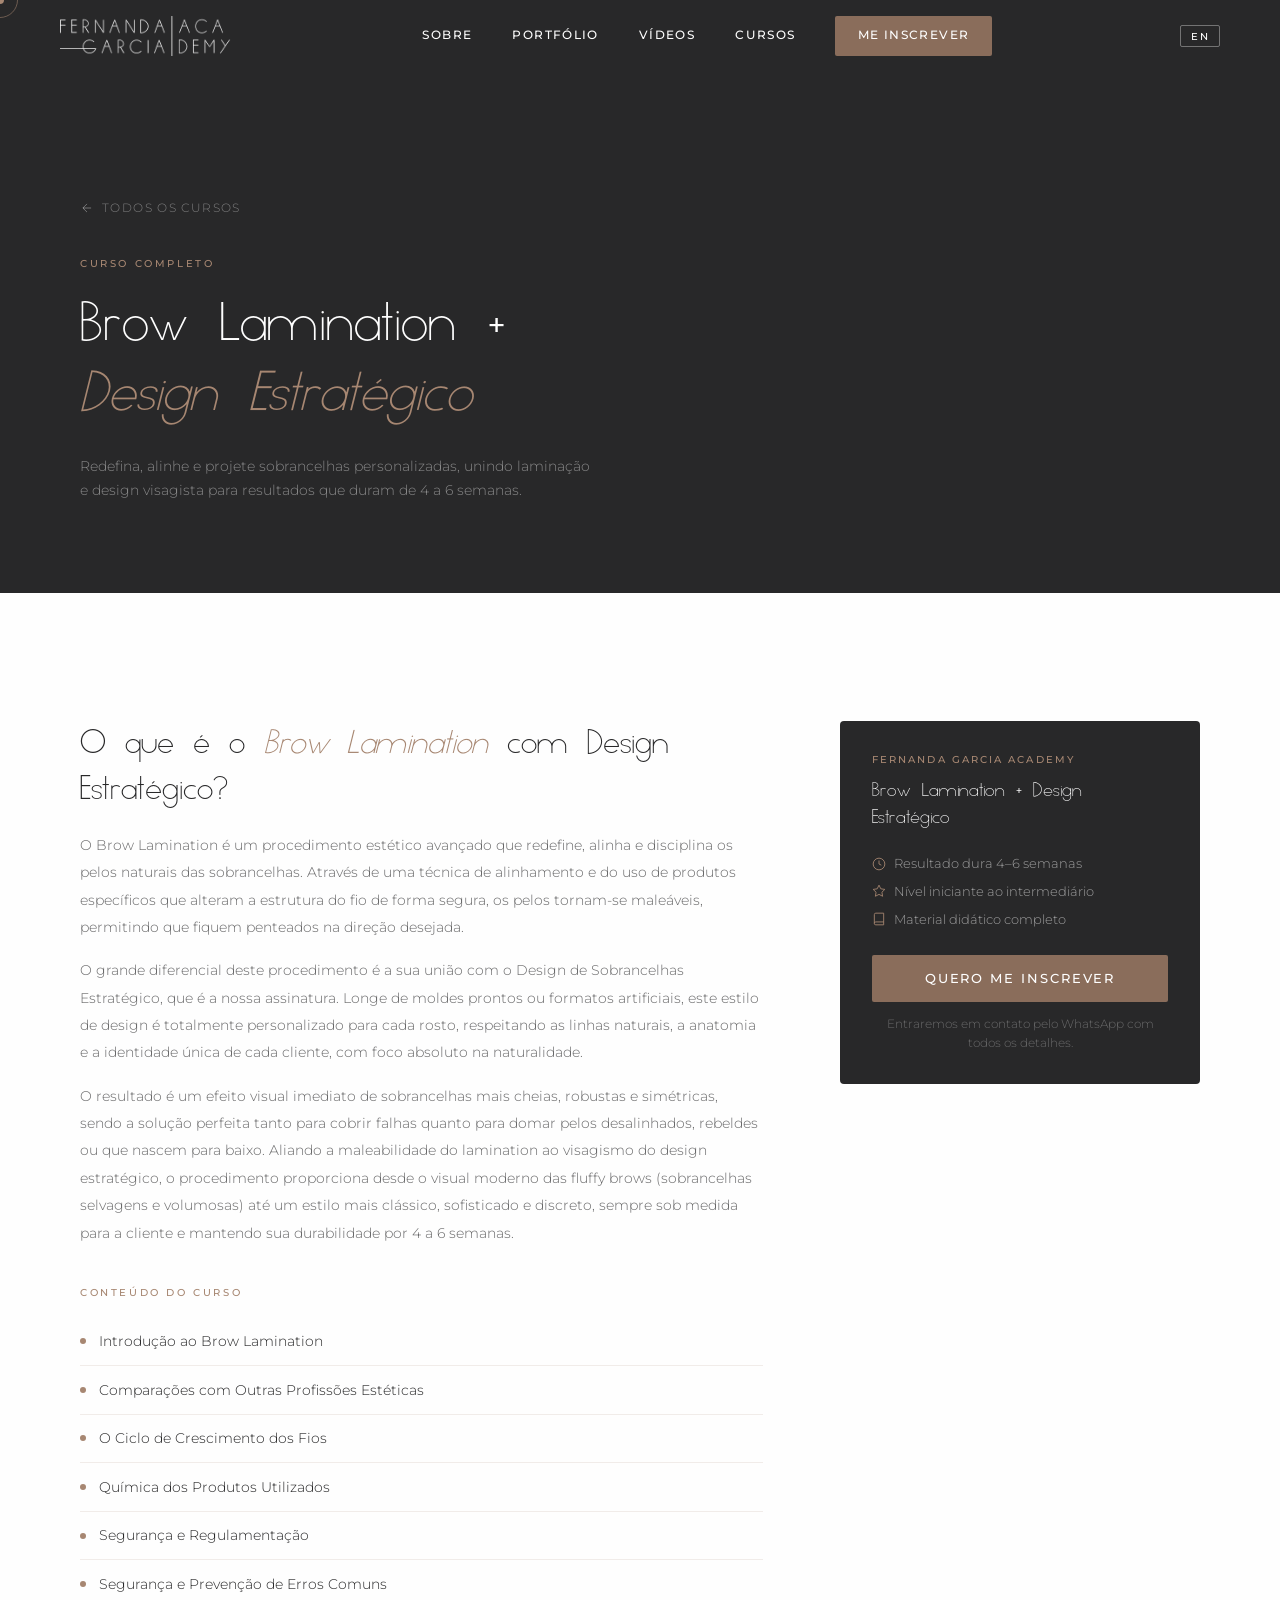
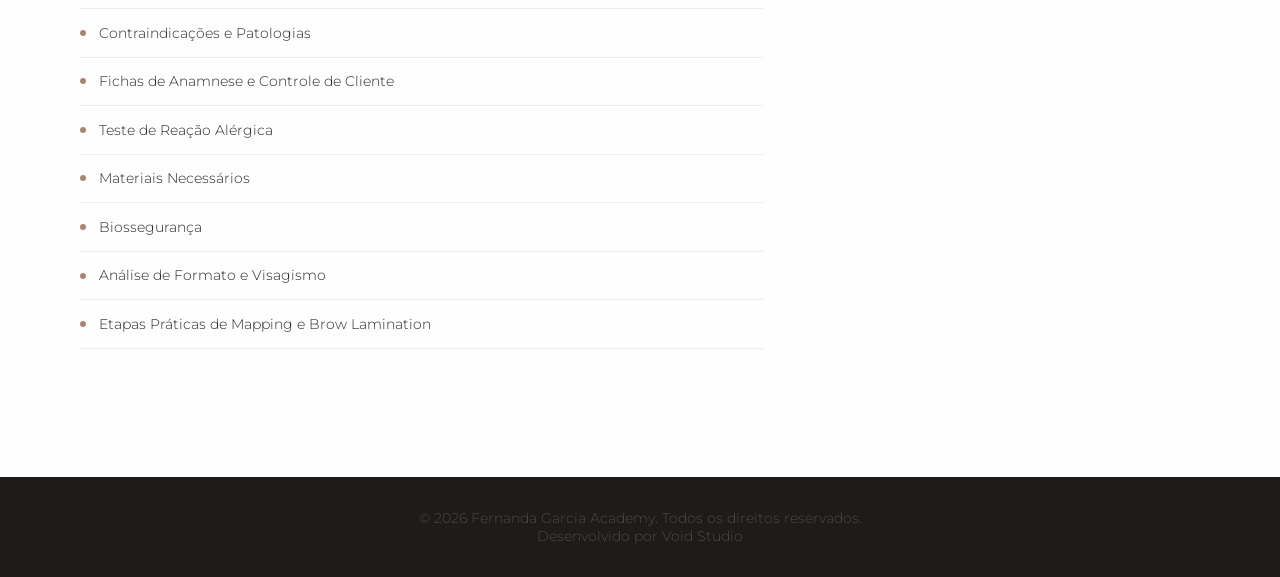
==== commit 25cac2b7: "perf: fix LCP logo preload, convert logos to WebP, cache headers, recompress images - Preload real L" ====
--- a/brow-lamination.html
+++ b/brow-lamination.html
@@ -47,8 +47,8 @@
   <header class="navbar" id="navbar">
     <div class="navbar__inner">
       <a href="/" class="navbar__logo">
-        <img class="nav-logo nav-logo--light" src="logos/marca-dagua-2.png" alt="Fernanda Garcia Academy" onerror="this.style.visibility='hidden'" />
-        <img class="nav-logo nav-logo--dark" src="logos/marca-dagua-3.png" alt="Fernanda Garcia Academy" onerror="this.style.visibility='hidden'" />
+        <img class="nav-logo nav-logo--light" src="logos/marca-dagua-2.webp" alt="Fernanda Garcia Academy" width="160" height="48" onerror="this.style.visibility='hidden'" />
+        <img class="nav-logo nav-logo--dark" src="logos/marca-dagua-3.webp" alt="Fernanda Garcia Academy" width="160" height="48" onerror="this.style.visibility='hidden'" />
       </a>
       <nav class="navbar__nav">
         <a href="/#sobre" data-i18n="nav.sobre">Sobre</a>
@@ -162,6 +162,11 @@
     </div>
   </footer>
 
+  <button class="back-to-top" id="backToTop" aria-label="Voltar ao topo">
+    <svg viewBox="0 0 24 24" fill="none" stroke="currentColor" stroke-width="2" stroke-linecap="round" stroke-linejoin="round">
+      <path d="M18 15l-6-6-6 6"/>
+    </svg>
+  </button>
   <script src="main.js" defer></script>
 </body>
 
--- a/style.css
+++ b/style.css
@@ -159,11 +159,11 @@
   overflow: hidden;
 }
 .btn--primary {
-  background: var(--color-accent);
+  background: var(--color-accent-dark);
   color: var(--color-light);
 }
 .btn--primary:hover {
-  background: var(--color-accent-dark);
+  background: #6b5448;
   transform: translateY(-2px);
 }
 .btn--outline {
@@ -307,7 +307,7 @@
 }
 
 .nav-cta {
-  background: var(--color-accent) !important;
+  background: var(--color-accent-dark) !important;
   color: var(--color-light) !important;
   padding: 0.1rem 1.4rem;
   display: inline-flex !important;
@@ -325,7 +325,7 @@
   display: none;
 }
 .nav-cta:hover {
-  background: var(--color-accent-dark) !important;
+  background: #6b5448 !important;
   transform: translateY(-1px);
 }
 
@@ -1535,3 +1535,37 @@
     margin-left: 4rem;
   }
 }
+
+/* ── Back to top ── */
+.back-to-top {
+  position: fixed;
+  bottom: 2rem;
+  right: 2rem;
+  width: 44px;
+  height: 44px;
+  border-radius: 50%;
+  background: var(--color-accent);
+  border: none;
+  cursor: pointer;
+  display: flex;
+  align-items: center;
+  justify-content: center;
+  opacity: 0;
+  transform: translateY(12px);
+  transition: opacity 0.3s ease, transform 0.3s ease, background 0.2s ease;
+  pointer-events: none;
+  z-index: 999;
+}
+.back-to-top svg {
+  width: 20px;
+  height: 20px;
+  stroke: #fff;
+}
+.back-to-top.visible {
+  opacity: 1;
+  transform: translateY(0);
+  pointer-events: auto;
+}
+.back-to-top:hover {
+  background: var(--color-dark);
+}
